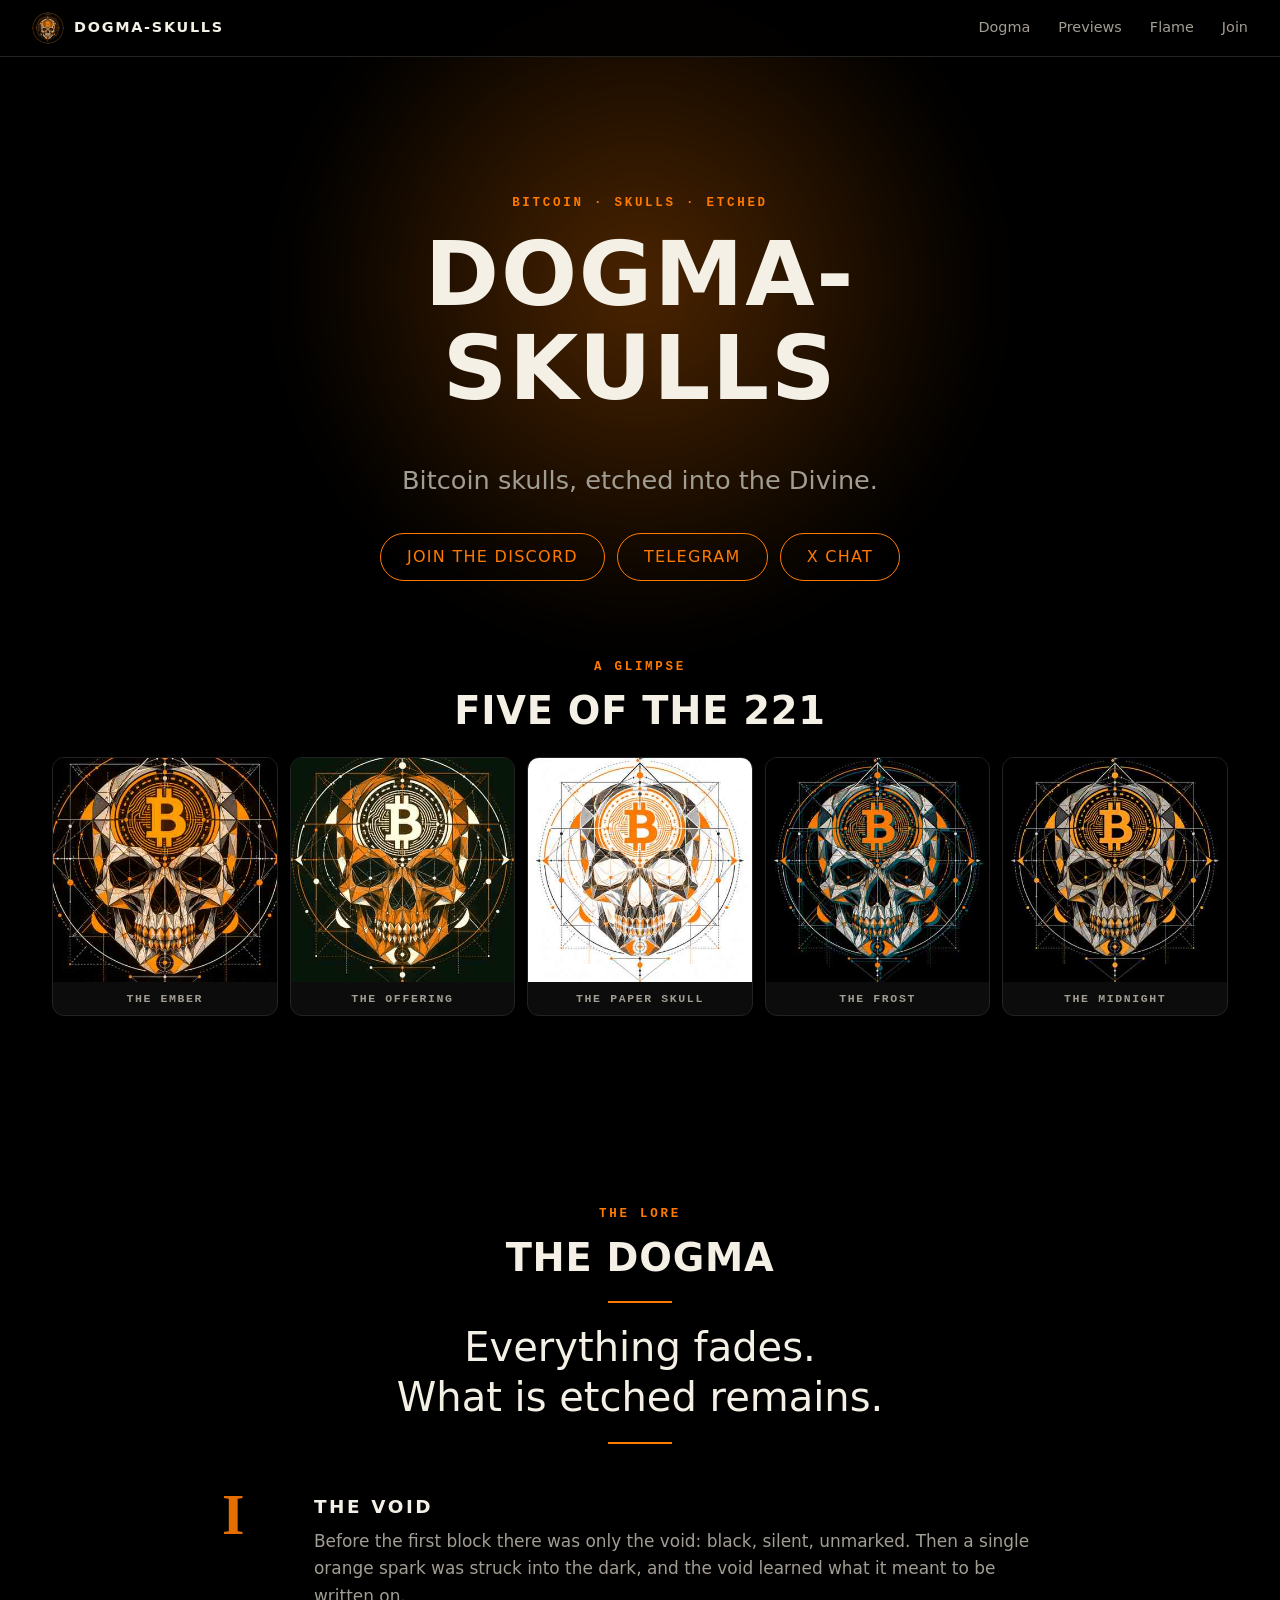
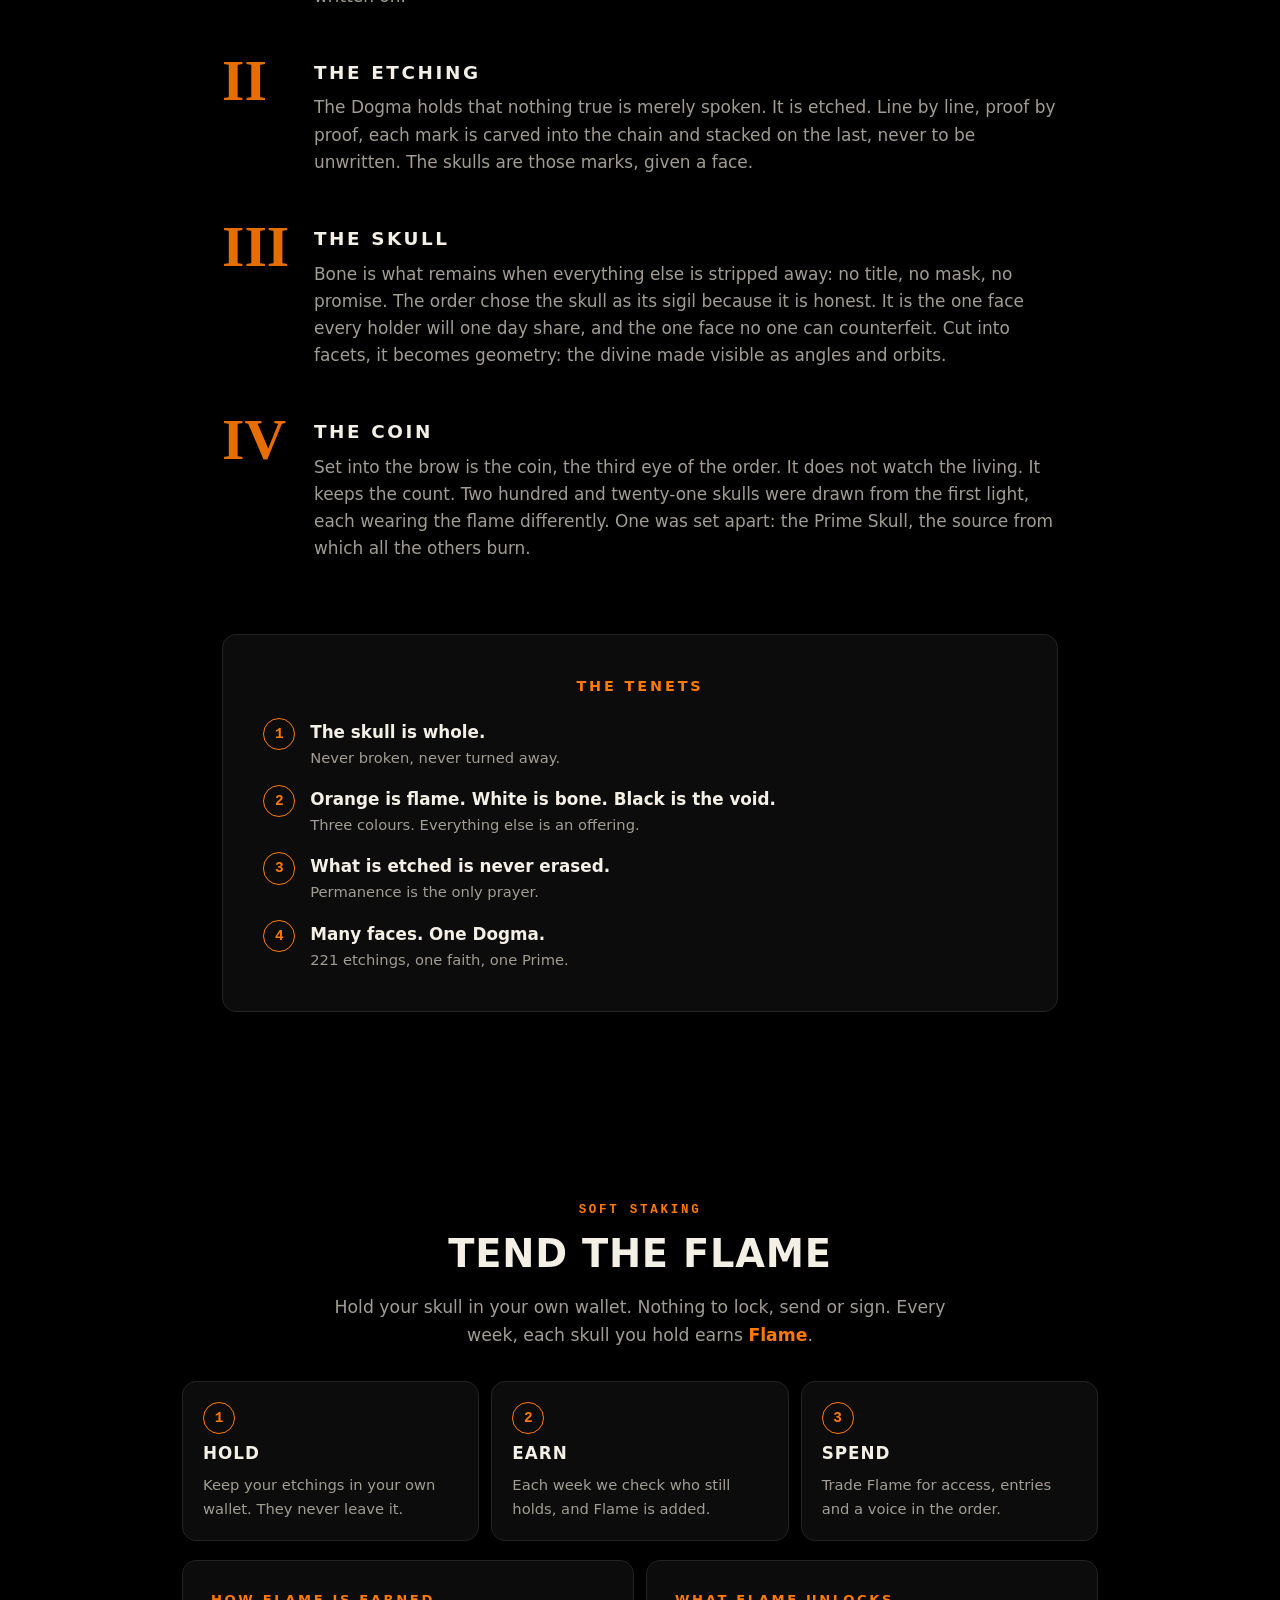
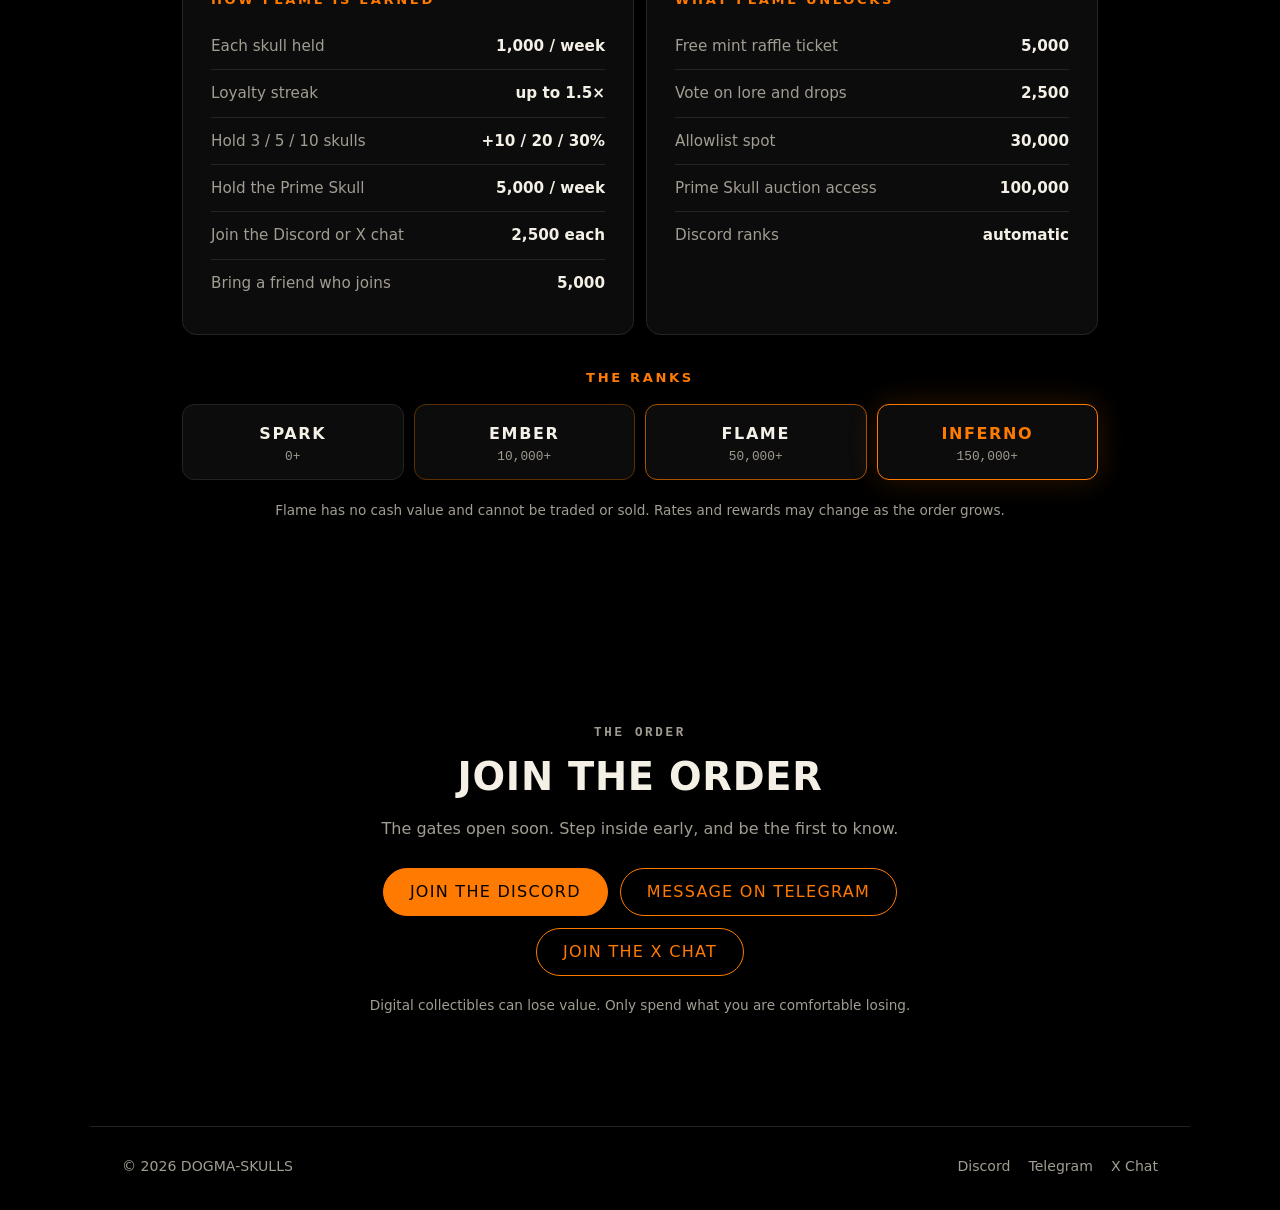
==== teaser.html @ 30223fea "Add Dogma-Skulls static site Full Cloudflare Pages site (gallery of 221 etchings, filters, lightbox," ====
<!doctype html>
<html lang="en">
<head>
<meta charset="utf-8">
<meta name="viewport" content="width=device-width, initial-scale=1, viewport-fit=cover">
<title>Dogma-Skulls — Bitcoin skulls, etched into the Divine</title>
<meta name="description" content="Dogma-Skulls: Bitcoin skulls, etched into the Divine. 221 geometric skull etchings in black, white and orange, plus one Prime Skull.">
<meta name="theme-color" content="#000000">
<link rel="icon" type="image/png" href="[data-uri]">
<style>
:root{--bg:#000;--panel:#0c0c0c;--line:#232323;--text:#f4f0e6;--muted:#a29d92;--orange:#ff7a00;--orange-soft:#ff9a3d;--max:1100px;--gutter:clamp(16px,4vw,32px)}
*{box-sizing:border-box}
[hidden]{display:none!important}
html{scroll-behavior:smooth;scroll-padding-top:72px;background:var(--bg)}
body{margin:0;background:var(--bg);color:var(--text);font:16px/1.6 system-ui,-apple-system,"Segoe UI",Roboto,Helvetica,Arial,sans-serif;-webkit-font-smoothing:antialiased}
img{display:block;max-width:100%;height:auto}
a{color:inherit}
h1,h2{line-height:1.05;letter-spacing:.02em;margin:0 0 .5em;text-transform:uppercase}
h1{font-size:clamp(2.6rem,9vw,5.6rem);font-weight:900}
h2{font-size:clamp(1.6rem,4vw,2.4rem);font-weight:800}
p{margin:0 0 1em}
section{max-width:var(--max);margin:0 auto;padding:clamp(48px,9vw,96px) var(--gutter)}
.eyebrow{font:600 .78rem/1 ui-monospace,SFMono-Regular,Menlo,monospace;letter-spacing:.22em;text-transform:uppercase;color:var(--orange);margin-bottom:1.1rem}
.muted{color:var(--muted)}
.fine{color:var(--muted);font-size:.85rem;text-align:center;margin-top:1.2rem}

.nav{position:sticky;top:0;z-index:20;display:flex;justify-content:space-between;align-items:center;gap:16px;padding:12px var(--gutter);background:rgba(0,0,0,.85);backdrop-filter:blur(10px);border-bottom:1px solid var(--line)}
.brand{display:flex;align-items:center;gap:10px;text-decoration:none;font-weight:800;letter-spacing:.12em;font-size:.9rem}
.brand img{border-radius:50%}
.nav nav{display:flex;gap:clamp(14px,3vw,28px)}
.nav nav a{text-decoration:none;color:var(--muted);font-size:.9rem;transition:color .15s}
.nav nav a:hover{color:var(--orange)}

.btn{display:inline-flex;align-items:center;justify-content:center;min-height:48px;padding:0 26px;border:1.5px solid var(--text);border-radius:999px;background:transparent;color:var(--text);font:700 .9rem/1 inherit;letter-spacing:.08em;text-transform:uppercase;text-decoration:none;cursor:pointer;transition:transform .15s,background .15s,color .15s,border-color .15s}
.btn:hover{transform:translateY(-2px);border-color:var(--orange);color:var(--orange)}
.btn.primary{background:var(--orange);border-color:var(--orange);color:#000}
.btn.primary:hover{background:var(--orange-soft);border-color:var(--orange-soft);color:#000}
.btn.social{border-color:var(--orange);color:var(--orange)}
.btn.social:hover{background:var(--orange);color:#000}
.btn:focus-visible{outline:2px solid var(--orange);outline-offset:3px}
.cta{display:flex;flex-wrap:wrap;gap:12px;margin:1.6rem 0 0}
.cta.center{justify-content:center}

.hero{position:relative;isolation:isolate;text-align:center;padding-top:clamp(64px,12vw,140px);padding-bottom:clamp(40px,7vw,80px)}
.hero::before{content:"";position:absolute;left:50%;top:38%;width:min(760px,95vw);aspect-ratio:1;transform:translate(-50%,-50%);z-index:-1;border-radius:50%;background:radial-gradient(circle,rgba(255,122,0,.30),rgba(255,122,0,0) 66%);filter:blur(30px)}
.lede{font-size:clamp(1.15rem,2.6vw,1.6rem);color:var(--muted);margin:.4rem auto 0;max-width:30ch}
.hero .cta{justify-content:center;margin-top:2rem}

.previews{max-width:1240px;padding-top:0}
.previews-head{text-align:center;margin-bottom:1.6rem}
.row{display:grid;grid-template-columns:repeat(5,1fr);gap:12px}
.card{margin:0;border:1px solid var(--line);border-radius:12px;overflow:hidden;background:var(--panel);transition:transform .2s,border-color .2s}
.card:hover{transform:translateY(-4px);border-color:var(--orange)}
.card img{width:100%;aspect-ratio:1;object-fit:cover}
.card figcaption{padding:10px 12px;text-align:center;font:600 .72rem/1.2 ui-monospace,Menlo,monospace;letter-spacing:.14em;text-transform:uppercase;color:var(--muted)}

.lore{max-width:900px}
.lore>.eyebrow,.lore>h2{text-align:center}
.pull{margin:1.4rem auto 3rem;padding:0;text-align:center;font-size:clamp(1.5rem,4.2vw,2.5rem);font-weight:300;line-height:1.25}
.pull::before,.pull::after{content:"";display:block;width:64px;height:2px;background:var(--orange);margin:1.2rem auto}
.chapters{display:grid;gap:clamp(28px,5vw,48px);margin-bottom:clamp(40px,7vw,72px)}
.chapters article{position:relative;padding-left:clamp(56px,10vw,92px)}
.chapters .num{position:absolute;left:0;top:-.1em;font:900 clamp(2.4rem,6vw,3.6rem)/1 Georgia,"Times New Roman",serif;color:var(--orange);opacity:.9}
.chapters h3{margin:0 0 .4em;font-size:1.15rem;letter-spacing:.14em;text-transform:uppercase}
.chapters p{margin:0;color:var(--muted);font-size:1.06rem}
.tenets{border:1px solid var(--line);border-radius:14px;background:var(--panel);padding:clamp(22px,4vw,40px)}
.tenets h3{margin:0 0 1.2rem;text-align:center;letter-spacing:.2em;text-transform:uppercase;font-size:.9rem;color:var(--orange)}
.tenets ol{margin:0;padding:0;list-style:none;counter-reset:t;display:grid;gap:16px}
.tenets li{counter-increment:t;display:grid;grid-template-columns:2.2rem 1fr;column-gap:12px;align-items:baseline}
.tenets li::before{content:counter(t);grid-row:span 2;font:700 .9rem/1 ui-monospace,Menlo,monospace;color:var(--orange);border:1px solid var(--orange);border-radius:50%;width:1.9rem;height:1.9rem;display:grid;place-items:center}
.tenets li strong{font-size:1.05rem}
.tenets li span{color:var(--muted);font-size:.92rem}

.join{text-align:center;max-width:760px}
.join p{color:var(--muted)}

.footer{display:flex;flex-wrap:wrap;justify-content:space-between;gap:12px;max-width:var(--max);margin:0 auto;padding:28px var(--gutter) calc(28px + env(safe-area-inset-bottom));border-top:1px solid var(--line);color:var(--muted);font-size:.88rem}
.footer .links{display:flex;gap:18px}
.footer a{text-decoration:none}.footer a:hover{color:var(--orange)}

@media (max-width:900px){.row{grid-template-columns:repeat(6,1fr)}.card:nth-child(-n+3){grid-column:span 2}.card:nth-child(n+4){grid-column:span 3}}
@media (max-width:520px){.nav nav a:nth-child(2){display:none}.row{gap:8px}.card figcaption{font-size:.62rem;padding:8px 6px}}
@media (prefers-reduced-motion:reduce){html{scroll-behavior:auto}.btn,.card{transition:none}}

/* flame / soft staking */
.flame{max-width:980px;text-align:center}
.flame-lede{color:var(--muted);font-size:1.08rem;max-width:56ch;margin:0 auto 2rem}
.flame-lede strong{color:var(--orange)}
.steps{list-style:none;margin:0 0 1.2rem;padding:0;display:grid;grid-template-columns:repeat(3,1fr);gap:12px;text-align:left}
.steps li{background:var(--panel);border:1px solid var(--line);border-radius:14px;padding:20px;display:grid;gap:6px}
.steps b{width:2rem;height:2rem;display:grid;place-items:center;border:1px solid var(--orange);border-radius:50%;color:var(--orange);font:700 .9rem/1 ui-monospace,Menlo,monospace}
.steps strong{font-size:1.05rem;letter-spacing:.06em;text-transform:uppercase}
.steps span{color:var(--muted);font-size:.92rem}
.panels{display:grid;grid-template-columns:1fr 1fr;gap:12px;text-align:left;margin-bottom:2rem}
.panel{background:var(--panel);border:1px solid var(--line);border-radius:14px;padding:clamp(18px,3vw,28px)}
.panel h3{margin:0 0 .8rem;font-size:.82rem;letter-spacing:.2em;text-transform:uppercase;color:var(--orange)}
.panel ul{list-style:none;margin:0;padding:0}
.panel li{display:flex;justify-content:space-between;gap:14px;padding:11px 0;border-top:1px solid var(--line);font-size:.95rem}
.panel li:first-child{border-top:0}
.panel li span{color:var(--muted)}
.panel li b{white-space:nowrap;color:var(--text)}
.ranks-title{margin:0 0 1rem;font-size:.82rem;letter-spacing:.2em;text-transform:uppercase;color:var(--orange)}
.ranks{display:grid;grid-template-columns:repeat(4,1fr);gap:10px}
.ranks div{border:1px solid var(--line);border-radius:12px;padding:16px 8px;background:var(--panel);display:grid;gap:4px}
.ranks strong{letter-spacing:.1em;text-transform:uppercase}
.ranks span{color:var(--muted);font:500 .8rem/1 ui-monospace,Menlo,monospace}
.ranks div:nth-child(2){border-color:#5a3000}
.ranks div:nth-child(3){border-color:#a85200}
.ranks .top{border-color:var(--orange);box-shadow:0 0 30px rgba(255,122,0,.18)}
.ranks .top strong{color:var(--orange)}
@media (max-width:760px){.steps,.panels{grid-template-columns:1fr}.ranks{grid-template-columns:repeat(2,1fr)}}
</style>
</head>
<body>

<header class="nav" id="top">
  <a class="brand" href="#top" aria-label="Back to top"><img src="[data-uri]" width="32" height="32" alt=""><span>DOGMA-SKULLS</span></a>
  <nav aria-label="Primary"><a href="#lore">Dogma</a><a href="#previews">Previews</a><a href="#flame">Flame</a><a href="#join">Join</a></nav>
</header>

<main>
  <section class="hero">
    <p class="eyebrow">Bitcoin · Skulls · Etched</p>
    <h1>Dogma-<br>Skulls</h1>
    <p class="lede">Bitcoin skulls, etched into the Divine.</p>
    <div class="cta">
      <a class="btn social" href="https://discord.gg/45fr4KVn" target="_blank" rel="noopener noreferrer">Join the Discord</a>
      <a class="btn social" href="https://t.me/Its_Hexveil" target="_blank" rel="noopener noreferrer">Telegram</a>
      <a class="btn social" href="https://x.com/i/chat/group_join/g2113898521510236257/j8NEC8AR1s" target="_blank" rel="noopener noreferrer">X Chat</a>
    </div>
  </section>

  <section class="previews" id="previews">
    <div class="previews-head">
      <p class="eyebrow">A glimpse</p>
      <h2>Five of the 221</h2>
    </div>
    <div class="row">
      <figure class="card">
        <img src="[data-uri]" width="400" height="400" alt="Dogma-Skulls etching: The Ember">
        <figcaption>The Ember</figcaption>
      </figure>
      <figure class="card">
        <img src="[data-uri]" width="400" height="400" alt="Dogma-Skulls etching: The Offering">
        <figcaption>The Offering</figcaption>
      </figure>
      <figure class="card">
        <img src="[data-uri]" width="400" height="400" alt="Dogma-Skulls etching: The Paper Skull">
        <figcaption>The Paper Skull</figcaption>
      </figure>
      <figure class="card">
        <img src="[data-uri]" width="400" height="400" alt="Dogma-Skulls etching: The Frost">
        <figcaption>The Frost</figcaption>
      </figure>
      <figure class="card">
        <img src="[data-uri]" width="400" height="400" alt="Dogma-Skulls etching: The Midnight">
        <figcaption>The Midnight</figcaption>
      </figure>
    </div>
  </section>

  <section class="lore" id="lore">
    <p class="eyebrow">The lore</p>
    <h2>The Dogma</h2>
    <blockquote class="pull">Everything fades.<br>What is etched remains.</blockquote>

    <div class="chapters">
      <article><span class="num">I</span><h3>The Void</h3>
        <p>Before the first block there was only the void: black, silent, unmarked. Then a single orange spark was struck into the dark, and the void learned what it meant to be written on.</p></article>
      <article><span class="num">II</span><h3>The Etching</h3>
        <p>The Dogma holds that nothing true is merely spoken. It is etched. Line by line, proof by proof, each mark is carved into the chain and stacked on the last, never to be unwritten. The skulls are those marks, given a face.</p></article>
      <article><span class="num">III</span><h3>The Skull</h3>
        <p>Bone is what remains when everything else is stripped away: no title, no mask, no promise. The order chose the skull as its sigil because it is honest. It is the one face every holder will one day share, and the one face no one can counterfeit. Cut into facets, it becomes geometry: the divine made visible as angles and orbits.</p></article>
      <article><span class="num">IV</span><h3>The Coin</h3>
        <p>Set into the brow is the coin, the third eye of the order. It does not watch the living. It keeps the count. Two hundred and twenty-one skulls were drawn from the first light, each wearing the flame differently. One was set apart: the Prime Skull, the source from which all the others burn.</p></article>
    </div>

    <div class="tenets">
      <h3>The Tenets</h3>
      <ol>
        <li><strong>The skull is whole.</strong><span>Never broken, never turned away.</span></li>
        <li><strong>Orange is flame. White is bone. Black is the void.</strong><span>Three colours. Everything else is an offering.</span></li>
        <li><strong>What is etched is never erased.</strong><span>Permanence is the only prayer.</span></li>
        <li><strong>Many faces. One Dogma.</strong><span>221 etchings, one faith, one Prime.</span></li>
      </ol>
    </div>
  </section>

  <section class="flame" id="flame">
    <p class="eyebrow">Soft staking</p>
    <h2>Tend the Flame</h2>
    <p class="flame-lede">Hold your skull in your own wallet. Nothing to lock, send or sign. Every week, each skull you hold earns <strong>Flame</strong>.</p>

    <ol class="steps">
      <li><b>1</b><strong>Hold</strong><span>Keep your etchings in your own wallet. They never leave it.</span></li>
      <li><b>2</b><strong>Earn</strong><span>Each week we check who still holds, and Flame is added.</span></li>
      <li><b>3</b><strong>Spend</strong><span>Trade Flame for access, entries and a voice in the order.</span></li>
    </ol>

    <div class="panels">
      <div class="panel">
        <h3>How Flame is earned</h3>
        <ul>
          <li><span>Each skull held</span><b>1,000 / week</b></li>
          <li><span>Loyalty streak</span><b>up to 1.5&times;</b></li>
          <li><span>Hold 3 / 5 / 10 skulls</span><b>+10 / 20 / 30%</b></li>
          <li><span>Hold the Prime Skull</span><b>5,000 / week</b></li>
          <li><span>Join the Discord or X chat</span><b>2,500 each</b></li>
          <li><span>Bring a friend who joins</span><b>5,000</b></li>
        </ul>
      </div>
      <div class="panel">
        <h3>What Flame unlocks</h3>
        <ul>
          <li><span>Free mint raffle ticket</span><b>5,000</b></li>
          <li><span>Vote on lore and drops</span><b>2,500</b></li>
          <li><span>Allowlist spot</span><b>30,000</b></li>
          <li><span>Prime Skull auction access</span><b>100,000</b></li>
          <li><span>Discord ranks</span><b>automatic</b></li>
        </ul>
      </div>
    </div>

    <h3 class="ranks-title">The Ranks</h3>
    <div class="ranks">
      <div><strong>Spark</strong><span>0+</span></div>
      <div><strong>Ember</strong><span>10,000+</span></div>
      <div><strong>Flame</strong><span>50,000+</span></div>
      <div class="top"><strong>Inferno</strong><span>150,000+</span></div>
    </div>
    <p class="fine">Flame has no cash value and cannot be traded or sold. Rates and rewards may change as the order grows.</p>
  </section>

  <section class="join" id="join">
    <p class="eyebrow">The order</p>
    <h2>Join the Order</h2>
    <p>The gates open soon. Step inside early, and be the first to know.</p>
    <div class="cta center">
      <a class="btn primary" href="https://discord.gg/45fr4KVn" target="_blank" rel="noopener noreferrer">Join the Discord</a>
      <a class="btn social" href="https://t.me/Its_Hexveil" target="_blank" rel="noopener noreferrer">Message on Telegram</a>
      <a class="btn social" href="https://x.com/i/chat/group_join/g2113898521510236257/j8NEC8AR1s" target="_blank" rel="noopener noreferrer">Join the X Chat</a>
    </div>
    <p class="fine">Digital collectibles can lose value. Only spend what you are comfortable losing.</p>
  </section>
</main>

<footer class="footer">
  <span>&copy; <script>document.write(new Date().getFullYear())</script> DOGMA-SKULLS</span>
  <span class="links">
    <a href="https://discord.gg/45fr4KVn" target="_blank" rel="noopener noreferrer">Discord</a>
    <a href="https://t.me/Its_Hexveil" target="_blank" rel="noopener noreferrer">Telegram</a>
    <a href="https://x.com/i/chat/group_join/g2113898521510236257/j8NEC8AR1s" target="_blank" rel="noopener noreferrer">X Chat</a>
  </span>
</footer>

</body>
</html>
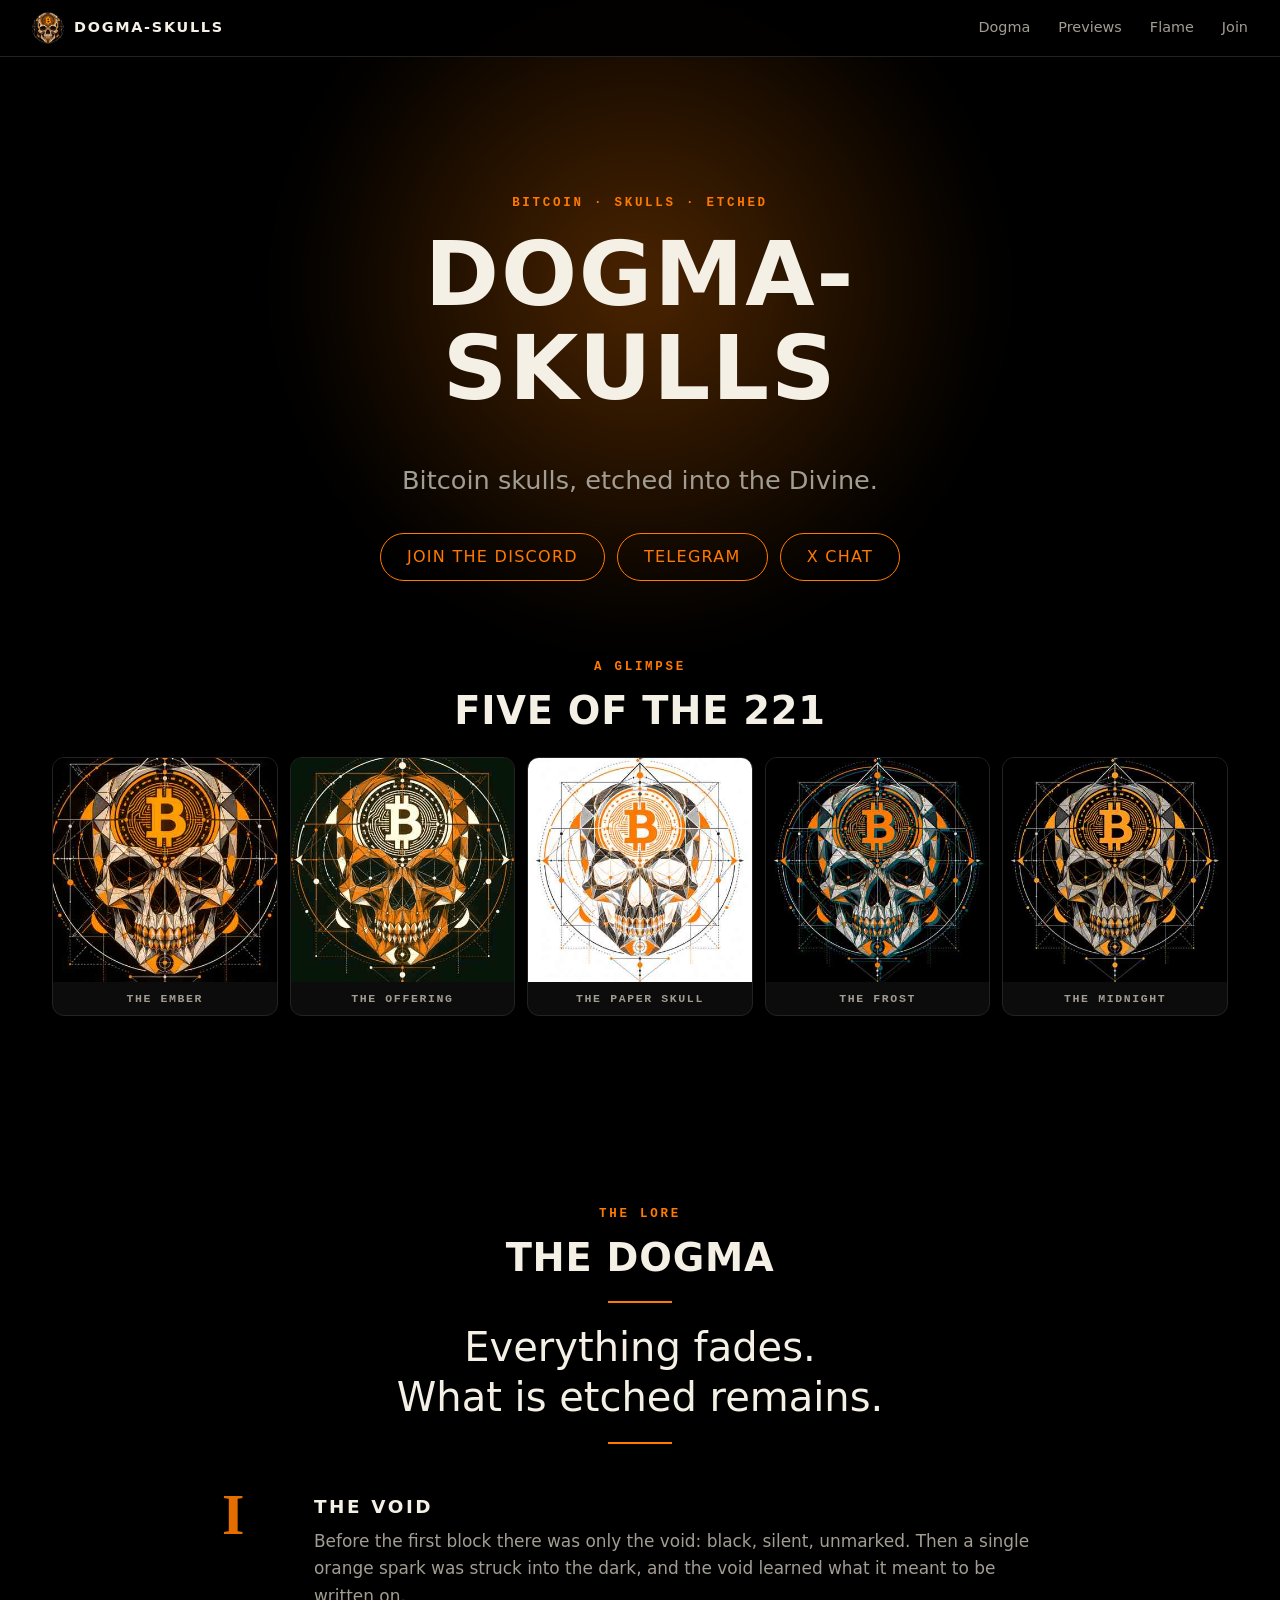
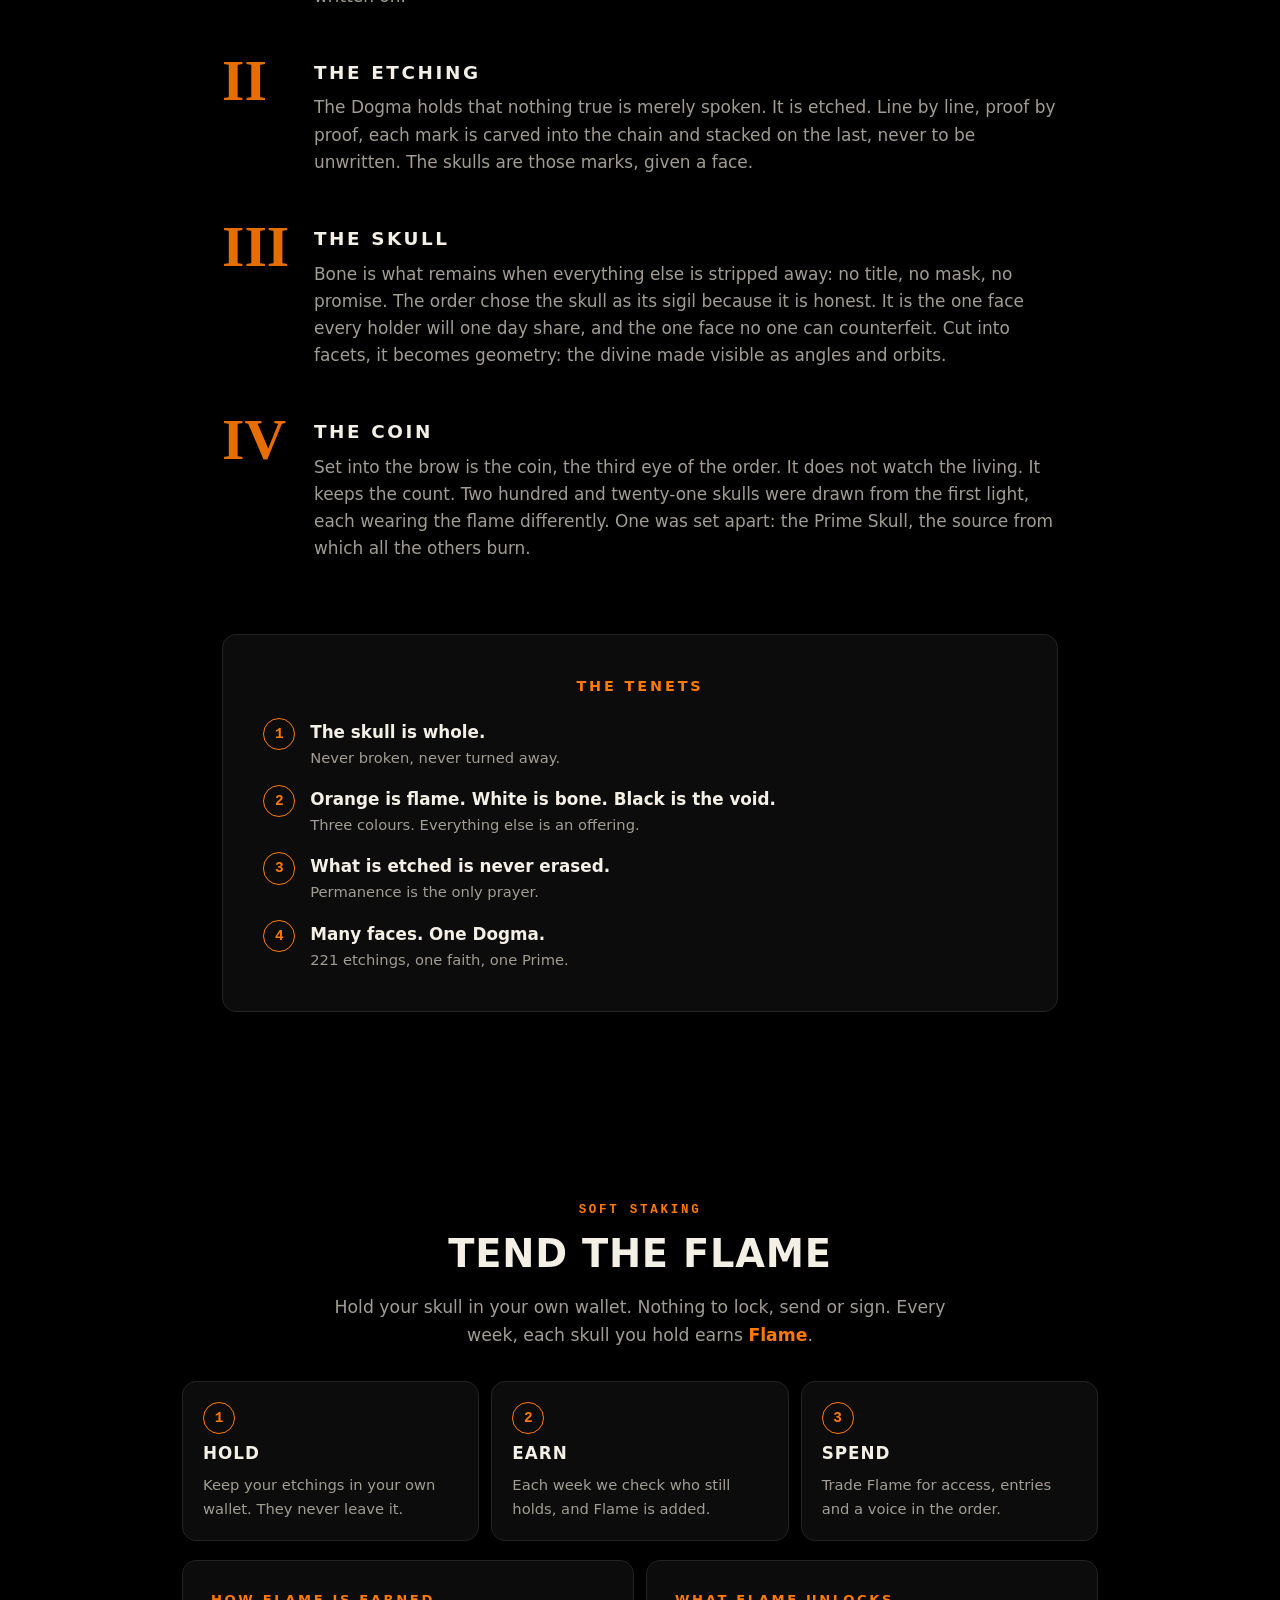
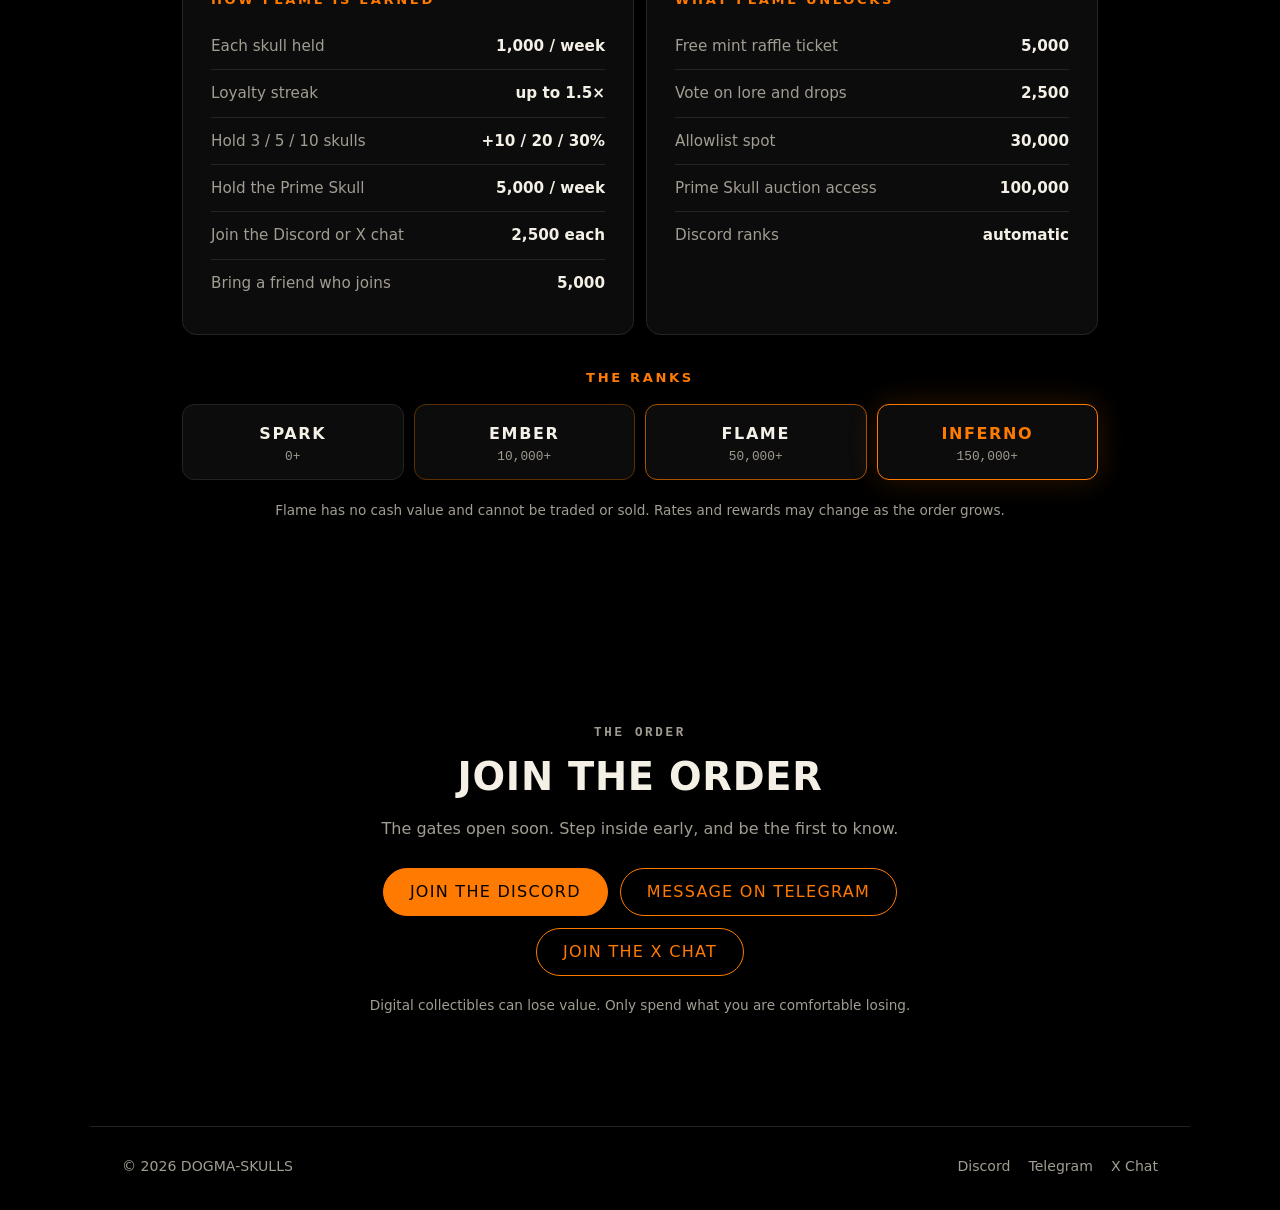
==== commit 50e95e2b: "Hide the Prime Skull Remove the Prime Skull art from the hero and its section, the nav link and stat" ====
--- a/teaser.html
+++ b/teaser.html
@@ -6,7 +6,7 @@
 <title>Dogma-Skulls — Bitcoin skulls, etched into the Divine</title>
 <meta name="description" content="Dogma-Skulls: Bitcoin skulls, etched into the Divine. 221 geometric skull etchings in black, white and orange, plus one Prime Skull.">
 <meta name="theme-color" content="#000000">
-<link rel="icon" type="image/png" href="[data-uri]">
+<link rel="icon" type="image/png" href="[data-uri]">
 <style>
 :root{--bg:#000;--panel:#0c0c0c;--line:#232323;--text:#f4f0e6;--muted:#a29d92;--orange:#ff7a00;--orange-soft:#ff9a3d;--max:1100px;--gutter:clamp(16px,4vw,32px)}
 *{box-sizing:border-box}
@@ -114,7 +114,7 @@
 <body>
 
 <header class="nav" id="top">
-  <a class="brand" href="#top" aria-label="Back to top"><img src="[data-uri]" width="32" height="32" alt=""><span>DOGMA-SKULLS</span></a>
+  <a class="brand" href="#top" aria-label="Back to top"><img src="[data-uri]" width="32" height="32" alt=""><span>DOGMA-SKULLS</span></a>
   <nav aria-label="Primary"><a href="#lore">Dogma</a><a href="#previews">Previews</a><a href="#flame">Flame</a><a href="#join">Join</a></nav>
 </header>
 
